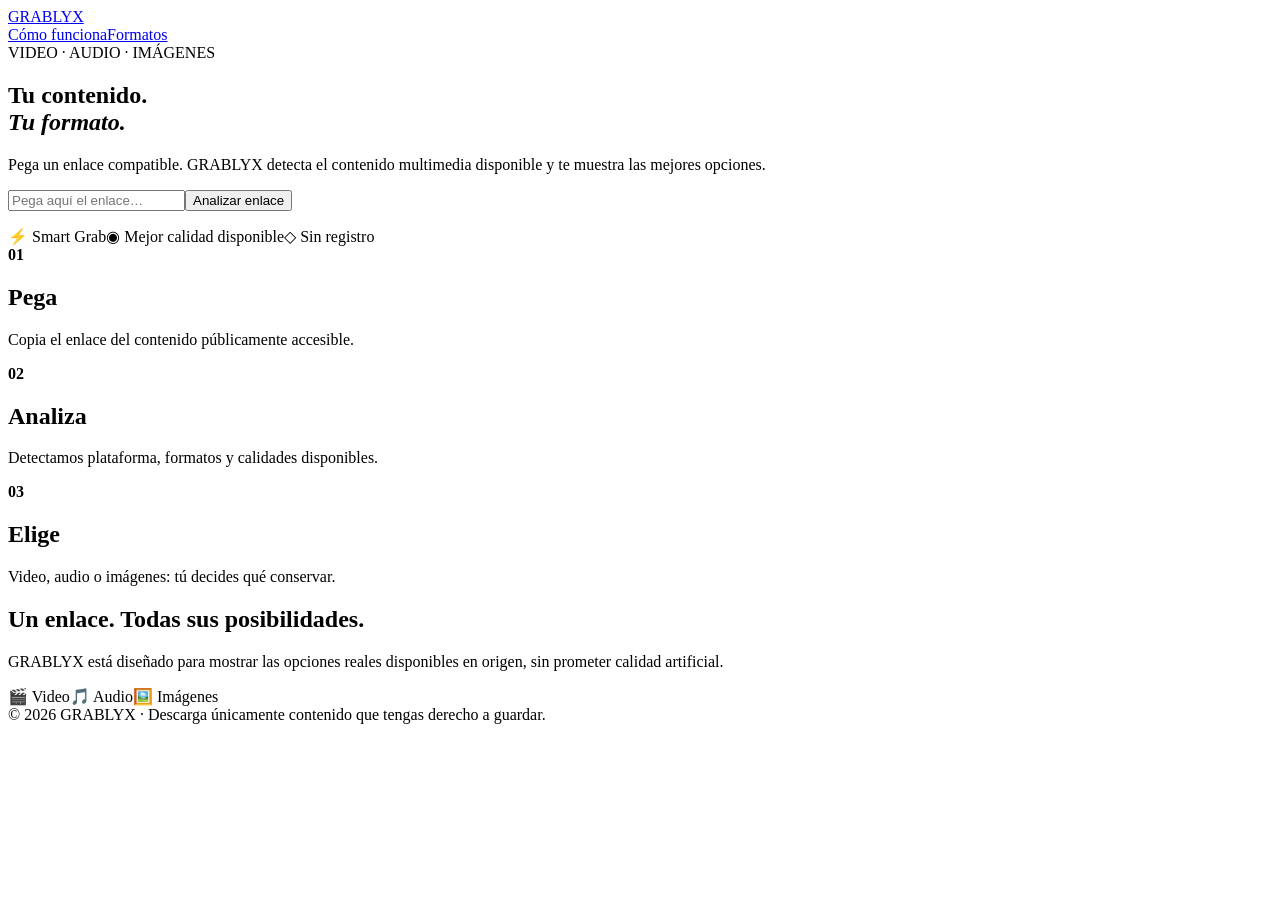
==== index.html @ 7ce08843 "Build GRABLYX landing MVP" ====
<!doctype html><html lang="es"><head><meta charset="utf-8"><meta name="viewport" content="width=device-width,initial-scale=1"><title>GRABLYX — Descarga multimedia fácil</title><meta name="description" content="Analiza enlaces multimedia y encuentra video, audio e imágenes disponibles."><link rel="stylesheet" href="styles.css"></head><body><header><a class="brand" href="/">GRAB<span>LYX</span></a><nav><a href="#como">Cómo funciona</a><a href="#formatos">Formatos</a></nav></header><main><section class="hero"><div class="badge">VIDEO · AUDIO · IMÁGENES</div><h1>Tu contenido.<br><em>Tu formato.</em></h1><p class="lead">Pega un enlace compatible. GRABLYX detecta el contenido multimedia disponible y te muestra las mejores opciones.</p><form id="grab"><input id="url" type="url" placeholder="Pega aquí el enlace…" required><button>Analizar enlace</button></form><p id="status" aria-live="polite"></p><div class="chips"><span>⚡ Smart Grab</span><span>◉ Mejor calidad disponible</span><span>◇ Sin registro</span></div></section><section id="como" class="grid"><article><b>01</b><h2>Pega</h2><p>Copia el enlace del contenido públicamente accesible.</p></article><article><b>02</b><h2>Analiza</h2><p>Detectamos plataforma, formatos y calidades disponibles.</p></article><article><b>03</b><h2>Elige</h2><p>Video, audio o imágenes: tú decides qué conservar.</p></article></section><section id="formatos" class="panel"><h2>Un enlace. Todas sus posibilidades.</h2><p>GRABLYX está diseñado para mostrar las opciones reales disponibles en origen, sin prometer calidad artificial.</p><div class="types"><span>🎬 Video</span><span>🎵 Audio</span><span>🖼️ Imágenes</span></div></section></main><footer>© 2026 GRABLYX · Descarga únicamente contenido que tengas derecho a guardar.</footer><script src="app.js"></script></body></html>
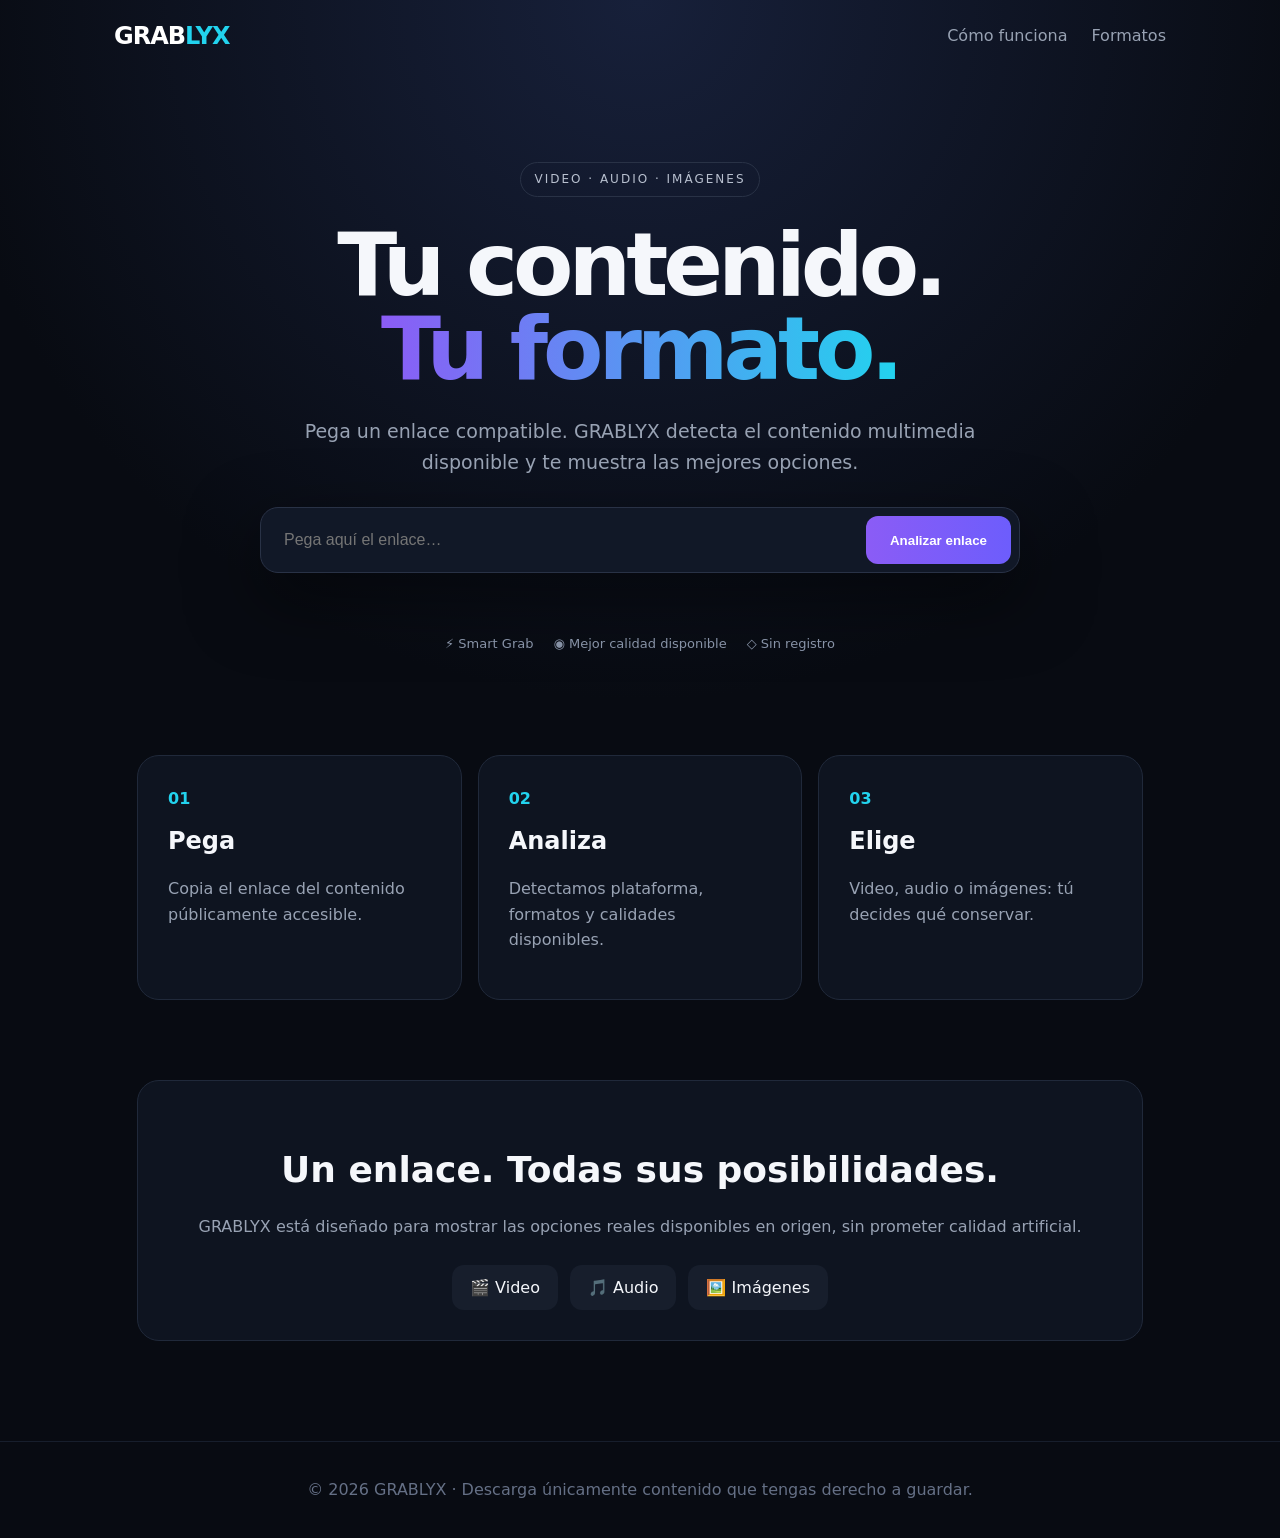
==== commit eddd45e2: "Ship working direct-media download flow and honest platform states" ====
--- a/index.html
+++ b/index.html
@@ -1 +1 @@
-<!doctype html><html lang="es"><head><meta charset="utf-8"><meta name="viewport" content="width=device-width,initial-scale=1"><title>GRABLYX — Descarga multimedia fácil</title><meta name="description" content="Analiza enlaces multimedia y encuentra video, audio e imágenes disponibles."><link rel="stylesheet" href="styles.css"></head><body><header><a class="brand" href="/">GRAB<span>LYX</span></a><nav><a href="#como">Cómo funciona</a><a href="#formatos">Formatos</a></nav></header><main><section class="hero"><div class="badge">VIDEO · AUDIO · IMÁGENES</div><h1>Tu contenido.<br><em>Tu formato.</em></h1><p class="lead">Pega un enlace compatible. GRABLYX detecta el contenido multimedia disponible y te muestra las mejores opciones.</p><form id="grab"><input id="url" type="url" placeholder="Pega aquí el enlace…" required><button>Analizar enlace</button></form><p id="status" aria-live="polite"></p><div class="chips"><span>⚡ Smart Grab</span><span>◉ Mejor calidad disponible</span><span>◇ Sin registro</span></div></section><section id="como" class="grid"><article><b>01</b><h2>Pega</h2><p>Copia el enlace del contenido públicamente accesible.</p></article><article><b>02</b><h2>Analiza</h2><p>Detectamos plataforma, formatos y calidades disponibles.</p></article><article><b>03</b><h2>Elige</h2><p>Video, audio o imágenes: tú decides qué conservar.</p></article></section><section id="formatos" class="panel"><h2>Un enlace. Todas sus posibilidades.</h2><p>GRABLYX está diseñado para mostrar las opciones reales disponibles en origen, sin prometer calidad artificial.</p><div class="types"><span>🎬 Video</span><span>🎵 Audio</span><span>🖼️ Imágenes</span></div></section></main><footer>© 2026 GRABLYX · Descarga únicamente contenido que tengas derecho a guardar.</footer><script src="app.js"></script></body></html>+<!doctype html><html lang="es"><head><meta charset="utf-8"><meta name="viewport" content="width=device-width,initial-scale=1"><title>GRABLYX — Descarga multimedia fácil</title><meta name="description" content="Analiza enlaces multimedia y encuentra video, audio e imágenes disponibles."><link rel="stylesheet" href="styles.css"></head><body><header><a class="brand" href="/">GRAB<span>LYX</span></a><nav><a href="#como">Cómo funciona</a><a href="#formatos">Formatos</a></nav></header><main><section class="hero"><div class="badge">VIDEO · AUDIO · IMÁGENES</div><h1>Tu contenido.<br><em>Tu formato.</em></h1><p class="lead">Pega un enlace compatible. GRABLYX detecta el contenido multimedia disponible y te muestra las mejores opciones.</p><form id="grab"><input id="url" type="url" placeholder="Pega aquí el enlace…" required><button>Analizar enlace</button></form><p id="status" aria-live="polite"></p><section id="result" class="result" hidden aria-live="polite"></section><div class="chips"><span>⚡ Smart Grab</span><span>◉ Mejor calidad disponible</span><span>◇ Sin registro</span></div></section><section id="como" class="grid"><article><b>01</b><h2>Pega</h2><p>Copia el enlace del contenido públicamente accesible.</p></article><article><b>02</b><h2>Analiza</h2><p>Detectamos plataforma, formatos y calidades disponibles.</p></article><article><b>03</b><h2>Elige</h2><p>Video, audio o imágenes: tú decides qué conservar.</p></article></section><section id="formatos" class="panel"><h2>Un enlace. Todas sus posibilidades.</h2><p>GRABLYX está diseñado para mostrar las opciones reales disponibles en origen, sin prometer calidad artificial.</p><div class="types"><span>🎬 Video</span><span>🎵 Audio</span><span>🖼️ Imágenes</span></div></section></main><footer>© 2026 GRABLYX · Descarga únicamente contenido que tengas derecho a guardar.</footer><script src="app.js"></script></body></html>
--- a/styles.css
+++ b/styles.css
@@ -0,0 +1 @@
+:root{--bg:#080b12;--card:#101622;--text:#f5f7fb;--muted:#98a2b3;--accent:#8b5cf6;--accent2:#22d3ee}*{box-sizing:border-box}html{scroll-behavior:smooth}body{margin:0;background:radial-gradient(circle at 50% 0,#17203a 0,#080b12 42%);color:var(--text);font:16px/1.6 Inter,system-ui,sans-serif}header{height:72px;display:flex;align-items:center;justify-content:space-between;max-width:1100px;margin:auto;padding:0 24px}.brand{font-weight:900;font-size:24px;letter-spacing:-1px;color:white;text-decoration:none}.brand span{color:var(--accent2)}nav{display:flex;gap:24px}nav a{color:var(--muted);text-decoration:none}.hero{text-align:center;max-width:920px;margin:90px auto 100px;padding:0 22px}.badge{display:inline-block;padding:7px 13px;border:1px solid #293246;border-radius:999px;color:#b8c0cf;font-size:12px;letter-spacing:2px}h1{font-size:clamp(48px,8vw,88px);line-height:.95;letter-spacing:-5px;margin:26px 0}h1 em{font-style:normal;background:linear-gradient(90deg,var(--accent),var(--accent2));color:transparent;background-clip:text}.lead{max-width:680px;margin:0 auto 30px;color:var(--muted);font-size:19px}form{display:flex;gap:10px;background:#111827;border:1px solid #293246;padding:8px;border-radius:18px;max-width:760px;margin:auto;box-shadow:0 25px 70px #0008}input{flex:1;border:0;outline:0;background:transparent;color:white;padding:15px;font-size:16px}button{border:0;border-radius:12px;padding:0 24px;font-weight:800;cursor:pointer;background:linear-gradient(90deg,var(--accent),#6d5dfc);color:white}.chips{display:flex;justify-content:center;gap:20px;flex-wrap:wrap;color:#8792a6;font-size:13px;margin-top:20px}.grid{max-width:1050px;margin:auto;display:grid;grid-template-columns:repeat(3,1fr);gap:16px;padding:0 22px 80px}.grid article,.panel{background:#0e1420;border:1px solid #20293a;border-radius:22px;padding:30px}.grid b{color:var(--accent2)}.grid h2{margin:10px 0 4px}.grid p,.panel p{color:var(--muted)}.panel{max-width:1006px;margin:0 auto 100px;text-align:center}.panel h2{font-size:36px;margin-bottom:4px}.types{display:flex;justify-content:center;gap:12px;flex-wrap:wrap;margin-top:25px}.types span{background:#171e2c;padding:10px 18px;border-radius:12px}#status{min-height:25px;color:#aab4c5}footer{text-align:center;color:#657086;padding:35px 20px;border-top:1px solid #171e2c}@media(max-width:700px){nav{display:none}.hero{margin-top:60px}h1{letter-spacing:-3px}form{flex-direction:column}button{padding:16px}.grid{grid-template-columns:1fr}.panel{margin:0 22px 70px}.panel h2{font-size:28px}}
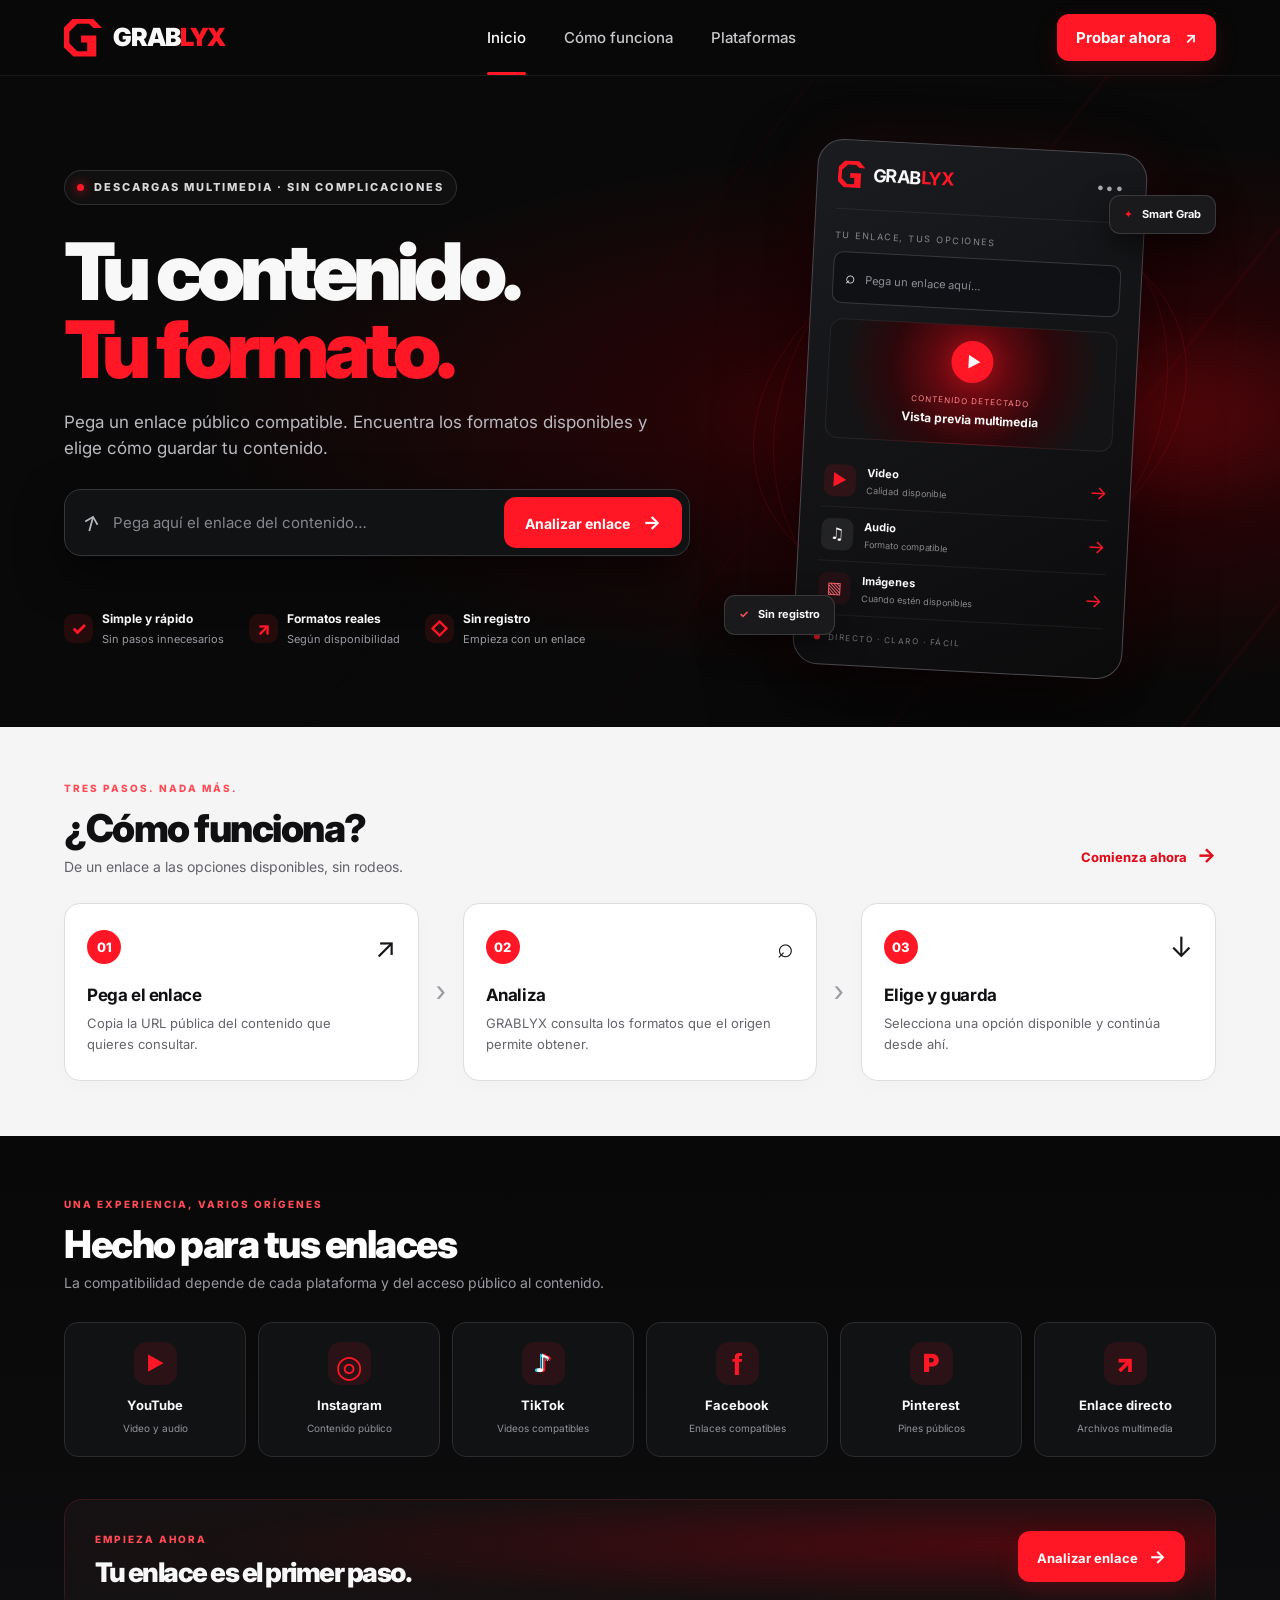
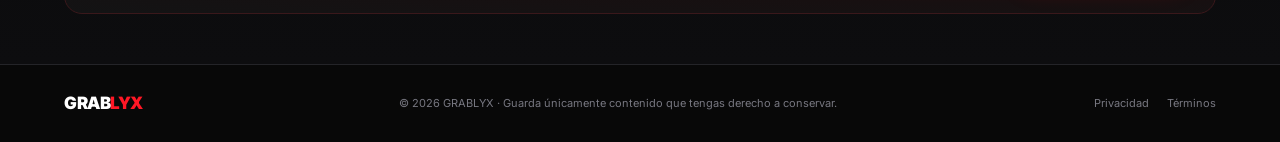
==== commit 7d1ba57c: "Redesign GRABLYX homepage to approved red black white design" ====
--- a/index.html
+++ b/index.html
@@ -1 +1,15 @@
-<!doctype html><html lang="es"><head><meta charset="utf-8"><meta name="viewport" content="width=device-width,initial-scale=1"><title>GRABLYX — Descarga multimedia fácil</title><meta name="description" content="Analiza enlaces multimedia y encuentra video, audio e imágenes disponibles."><link rel="stylesheet" href="styles.css"></head><body><header><a class="brand" href="/">GRAB<span>LYX</span></a><nav><a href="#como">Cómo funciona</a><a href="#formatos">Formatos</a></nav></header><main><section class="hero"><div class="badge">VIDEO · AUDIO · IMÁGENES</div><h1>Tu contenido.<br><em>Tu formato.</em></h1><p class="lead">Pega un enlace compatible. GRABLYX detecta el contenido multimedia disponible y te muestra las mejores opciones.</p><form id="grab"><input id="url" type="url" placeholder="Pega aquí el enlace…" required><button>Analizar enlace</button></form><p id="status" aria-live="polite"></p><section id="result" class="result" hidden aria-live="polite"></section><div class="chips"><span>⚡ Smart Grab</span><span>◉ Mejor calidad disponible</span><span>◇ Sin registro</span></div></section><section id="como" class="grid"><article><b>01</b><h2>Pega</h2><p>Copia el enlace del contenido públicamente accesible.</p></article><article><b>02</b><h2>Analiza</h2><p>Detectamos plataforma, formatos y calidades disponibles.</p></article><article><b>03</b><h2>Elige</h2><p>Video, audio o imágenes: tú decides qué conservar.</p></article></section><section id="formatos" class="panel"><h2>Un enlace. Todas sus posibilidades.</h2><p>GRABLYX está diseñado para mostrar las opciones reales disponibles en origen, sin prometer calidad artificial.</p><div class="types"><span>🎬 Video</span><span>🎵 Audio</span><span>🖼️ Imágenes</span></div></section></main><footer>© 2026 GRABLYX · Descarga únicamente contenido que tengas derecho a guardar.</footer><script src="app.js"></script></body></html>+<!doctype html>
+<html lang="es">
+<head>
+<meta charset="utf-8"><meta name="viewport" content="width=device-width,initial-scale=1"><meta name="theme-color" content="#080808">
+<title>GRABLYX — Descargas multimedia simples y rápidas</title><meta name="description" content="Pega un enlace público compatible y consulta los formatos multimedia disponibles con GRABLYX.">
+<link rel="preconnect" href="https://fonts.googleapis.com"><link rel="preconnect" href="https://fonts.gstatic.com" crossorigin><link href="https://fonts.googleapis.com/css2?family=Inter:wght@400;500;600;700;800;900&display=swap" rel="stylesheet"><link rel="stylesheet" href="styles.css?v=20261011-red">
+</head><body>
+<header class="site-header"><a class="brand" href="#inicio"><span class="brand-mark">G</span><span>GRAB<span class="brand-red">LYX</span></span></a><nav aria-label="Navegación"><a class="active" href="#inicio">Inicio</a><a href="#como">Cómo funciona</a><a href="#plataformas">Plataformas</a></nav><a class="header-cta" href="#descargar">Probar ahora <span>↗</span></a></header>
+<main><section class="hero" id="inicio"><div class="hero-copy"><div class="eyebrow"><span class="live-dot"></span> DESCARGAS MULTIMEDIA · SIN COMPLICACIONES</div><h1>Tu contenido.<br><span>Tu formato.</span></h1><p class="lead">Pega un enlace público compatible. Encuentra los formatos disponibles y elige cómo guardar tu contenido.</p>
+<form id="grab" class="grab-form"><div class="input-wrap"><span class="link-icon" aria-hidden="true">↗</span><input id="url" type="url" placeholder="Pega aquí el enlace del contenido…" aria-label="Enlace del contenido" required></div><button type="submit">Analizar enlace <span>→</span></button></form><p id="status" class="status" aria-live="polite"></p><section id="result" class="result" hidden aria-live="polite"></section>
+<div class="trust-row"><div><span class="trust-icon">✓</span><span><b>Simple y rápido</b><small>Sin pasos innecesarios</small></span></div><div><span class="trust-icon">↗</span><span><b>Formatos reales</b><small>Según disponibilidad</small></span></div><div><span class="trust-icon">◇</span><span><b>Sin registro</b><small>Empieza con un enlace</small></span></div></div></div>
+<div class="hero-visual" aria-label="Vista previa de GRABLYX"><div class="visual-orbit orbit-one"></div><div class="visual-orbit orbit-two"></div><div class="app-card"><div class="app-top"><span class="mini-mark">G</span><b>GRAB<span>LYX</span></b><span class="menu-dots">•••</span></div><div class="app-caption">TU ENLACE, TUS OPCIONES</div><div class="mock-input"><span>⌕</span> Pega un enlace aquí…</div><div class="media-preview"><div class="play-symbol">▶</div><div><small>CONTENIDO DETECTADO</small><b>Vista previa multimedia</b></div></div><div class="format-row"><span class="format-icon">▶</span><span><b>Video</b><small>Calidad disponible</small></span><span class="format-arrow">→</span></div><div class="format-row"><span class="format-icon audio">♫</span><span><b>Audio</b><small>Formato compatible</small></span><span class="format-arrow">→</span></div><div class="format-row"><span class="format-icon image">▧</span><span><b>Imágenes</b><small>Cuando estén disponibles</small></span><span class="format-arrow">→</span></div><div class="app-foot"><span></span> DIRECTO · CLARO · FÁCIL</div></div><div class="floating-tag tag-top"><span>✦</span> Smart Grab</div><div class="floating-tag tag-bottom"><span class="red-check">✓</span> Sin registro</div></div></section>
+<section class="how-section" id="como"><div class="section-heading"><div><span class="section-kicker">TRES PASOS. NADA MÁS.</span><h2>¿Cómo funciona?</h2><p>De un enlace a las opciones disponibles, sin rodeos.</p></div><a class="text-link" href="#descargar">Comienza ahora <span>→</span></a></div><div class="steps"><article class="step-card"><div class="step-head"><span class="step-number">01</span><span class="step-icon">↗</span></div><h3>Pega el enlace</h3><p>Copia la URL pública del contenido que quieres consultar.</p></article><span class="step-chevron">›</span><article class="step-card"><div class="step-head"><span class="step-number">02</span><span class="step-icon">⌕</span></div><h3>Analiza</h3><p>GRABLYX consulta los formatos que el origen permite obtener.</p></article><span class="step-chevron">›</span><article class="step-card"><div class="step-head"><span class="step-number">03</span><span class="step-icon">↓</span></div><h3>Elige y guarda</h3><p>Selecciona una opción disponible y continúa desde ahí.</p></article></div></section>
+<section class="platform-section" id="plataformas"><div class="section-heading"><div><span class="section-kicker">UNA EXPERIENCIA, VARIOS ORÍGENES</span><h2>Hecho para tus enlaces</h2><p>La compatibilidad depende de cada plataforma y del acceso público al contenido.</p></div></div><div class="platform-grid"><div class="platform-tile"><span class="platform-logo youtube">▶</span><b>YouTube</b><small>Video y audio</small></div><div class="platform-tile"><span class="platform-logo instagram">◎</span><b>Instagram</b><small>Contenido público</small></div><div class="platform-tile"><span class="platform-logo tiktok">♪</span><b>TikTok</b><small>Videos compatibles</small></div><div class="platform-tile"><span class="platform-logo facebook">f</span><b>Facebook</b><small>Enlaces compatibles</small></div><div class="platform-tile"><span class="platform-logo pinterest">P</span><b>Pinterest</b><small>Pines públicos</small></div><div class="platform-tile"><span class="platform-logo direct">↗</span><b>Enlace directo</b><small>Archivos multimedia</small></div></div><div class="bottom-banner" id="descargar"><div><span class="section-kicker">EMPIEZA AHORA</span><h2>Tu enlace es el primer paso.</h2></div><a href="#inicio" class="banner-button">Analizar enlace <span>→</span></a></div></section></main>
+<footer><a class="footer-brand" href="#inicio">GRAB<span>LYX</span></a><p>© 2026 GRABLYX · Guarda únicamente contenido que tengas derecho a conservar.</p><div><a href="privacy.html">Privacidad</a><a href="terms.html">Términos</a></div></footer><script src="app.js?v=20260929-fbfix1"></script></body></html>
--- a/styles.css
+++ b/styles.css
@@ -1 +1 @@
-:root{--bg:#080b12;--card:#101622;--text:#f5f7fb;--muted:#98a2b3;--accent:#8b5cf6;--accent2:#22d3ee}*{box-sizing:border-box}html{scroll-behavior:smooth}body{margin:0;background:radial-gradient(circle at 50% 0,#17203a 0,#080b12 42%);color:var(--text);font:16px/1.6 Inter,system-ui,sans-serif}header{height:72px;display:flex;align-items:center;justify-content:space-between;max-width:1100px;margin:auto;padding:0 24px}.brand{font-weight:900;font-size:24px;letter-spacing:-1px;color:white;text-decoration:none}.brand span{color:var(--accent2)}nav{display:flex;gap:24px}nav a{color:var(--muted);text-decoration:none}.hero{text-align:center;max-width:920px;margin:90px auto 100px;padding:0 22px}.badge{display:inline-block;padding:7px 13px;border:1px solid #293246;border-radius:999px;color:#b8c0cf;font-size:12px;letter-spacing:2px}h1{font-size:clamp(48px,8vw,88px);line-height:.95;letter-spacing:-5px;margin:26px 0}h1 em{font-style:normal;background:linear-gradient(90deg,var(--accent),var(--accent2));color:transparent;background-clip:text}.lead{max-width:680px;margin:0 auto 30px;color:var(--muted);font-size:19px}form{display:flex;gap:10px;background:#111827;border:1px solid #293246;padding:8px;border-radius:18px;max-width:760px;margin:auto;box-shadow:0 25px 70px #0008}input{flex:1;border:0;outline:0;background:transparent;color:white;padding:15px;font-size:16px}button{border:0;border-radius:12px;padding:0 24px;font-weight:800;cursor:pointer;background:linear-gradient(90deg,var(--accent),#6d5dfc);color:white}.chips{display:flex;justify-content:center;gap:20px;flex-wrap:wrap;color:#8792a6;font-size:13px;margin-top:20px}.grid{max-width:1050px;margin:auto;display:grid;grid-template-columns:repeat(3,1fr);gap:16px;padding:0 22px 80px}.grid article,.panel{background:#0e1420;border:1px solid #20293a;border-radius:22px;padding:30px}.grid b{color:var(--accent2)}.grid h2{margin:10px 0 4px}.grid p,.panel p{color:var(--muted)}.panel{max-width:1006px;margin:0 auto 100px;text-align:center}.panel h2{font-size:36px;margin-bottom:4px}.types{display:flex;justify-content:center;gap:12px;flex-wrap:wrap;margin-top:25px}.types span{background:#171e2c;padding:10px 18px;border-radius:12px}#status{min-height:25px;color:#aab4c5}footer{text-align:center;color:#657086;padding:35px 20px;border-top:1px solid #171e2c}@media(max-width:700px){nav{display:none}.hero{margin-top:60px}h1{letter-spacing:-3px}form{flex-direction:column}button{padding:16px}.grid{grid-template-columns:1fr}.panel{margin:0 22px 70px}.panel h2{font-size:28px}}+:root{--bg:#080808;--panel:#111214;--panel2:#17181b;--text:#f8f8f8;--muted:#a1a1aa;--red:#ff1725;--red2:#d90818;--line:#292a2e;--white:#fff}*{box-sizing:border-box}html{scroll-behavior:smooth;scroll-padding-top:90px}body{margin:0;background:var(--bg);color:var(--text);font:15px/1.55 Inter,system-ui,-apple-system,BlinkMacSystemFont,"Segoe UI",sans-serif}a{color:inherit;text-decoration:none}.site-header{height:76px;max-width:1440px;margin:auto;padding:0 5%;display:flex;align-items:center;justify-content:space-between;border-bottom:1px solid #ffffff13;position:relative;z-index:5;background:#080808}.brand{display:flex;align-items:center;gap:11px;font-size:25px;font-weight:900;letter-spacing:-1.1px}.brand-mark,.mini-mark{display:grid;place-items:center;color:white;background:var(--red);font-weight:900;clip-path:polygon(24% 0,76% 0,100% 25%,78% 25%,66% 14%,35% 14%,14% 35%,14% 65%,35% 86%,61% 86%,61% 63%,45% 63%,45% 45%,85% 45%,85% 100%,25% 100%,0 76%,0 24%);width:38px;height:38px;font-size:0}.brand-red,.footer-brand span{color:var(--red)}nav{display:flex;gap:38px;height:100%;align-items:center}nav a{height:100%;display:flex;align-items:center;color:#c7c7cb;position:relative;font-weight:500}nav a:hover,nav a.active{color:white}nav a.active:after{content:"";position:absolute;height:3px;background:var(--red);bottom:0;left:0;right:0;border-radius:4px}.header-cta,.banner-button{background:var(--red);color:white;padding:12px 19px;border-radius:12px;font-weight:700;box-shadow:0 8px 25px #ff172522;transition:transform .2s,background .2s}.header-cta:hover,.banner-button:hover,.grab-form button:hover{background:#e40e1c;transform:translateY(-1px)}.header-cta span{padding-left:10px}.hero{min-height:545px;max-width:1440px;margin:auto;padding:70px 5% 55px;display:grid;grid-template-columns:1.12fr .88fr;align-items:center;gap:34px;position:relative;overflow:hidden;background:radial-gradient(ellipse at 82% 52%,#69070d 0,#260406 24%,#090909 58%)}.hero:after{content:"";position:absolute;inset:0;pointer-events:none;background:repeating-linear-gradient(128deg,transparent 0 180px,#ff172510 182px,#ff172500 186px,transparent 230px);mask-image:linear-gradient(90deg,transparent 20%,black 100%)}.hero-copy,.hero-visual{position:relative;z-index:1}.eyebrow,.section-kicker{font-size:11px;letter-spacing:2px;font-weight:800;color:#ff4b55}.eyebrow{display:inline-flex;align-items:center;gap:10px;border:1px solid #ffffff20;background:#ffffff08;padding:8px 12px;border-radius:999px;color:#d8d8db}.live-dot{height:7px;width:7px;border-radius:50%;background:var(--red);box-shadow:0 0 12px var(--red)}h1{font-size:clamp(52px,6.2vw,84px);line-height:.99;letter-spacing:-5px;margin:27px 0 20px;font-weight:900}h1 span{color:var(--red)}.lead{font-size:17px;max-width:590px;color:#b9b9c0;margin:0 0 27px}.grab-form{display:flex;gap:8px;max-width:680px;padding:7px;border:1px solid #36373b;border-radius:17px;background:#111214;box-shadow:0 18px 45px #0008}.input-wrap{display:flex;align-items:center;gap:12px;flex:1;min-width:0;padding-left:10px}.link-icon{font-size:22px;color:#b8b8bf;transform:rotate(-30deg)}input{width:100%;min-width:0;background:transparent;border:0;outline:0;color:white;padding:14px 2px;font:inherit}input::placeholder{color:#85858d}.grab-form button{border:0;border-radius:12px;background:var(--red);color:white;font:700 14px Inter,system-ui,sans-serif;padding:0 21px;cursor:pointer;white-space:nowrap;transition:.2s}.grab-form button span{padding-left:10px;font-size:19px}.grab-form button:disabled{opacity:.65;cursor:wait}.status{min-height:23px;margin:8px 4px;color:#d2d2d7;font-size:13px}.trust-row{display:flex;gap:25px;flex-wrap:wrap;margin-top:23px}.trust-row>div{display:flex;align-items:center;gap:9px}.trust-icon{width:29px;height:29px;display:grid;place-items:center;border-radius:9px;background:#ff17251c;color:var(--red);font-size:18px;font-weight:800}.trust-row b,.trust-row small{display:block}.trust-row b{font-size:12px}.trust-row small{font-size:11px;color:#9999a1;margin-top:2px}.hero-visual{min-height:400px;display:flex;align-items:center;justify-content:center}.visual-orbit{position:absolute;border:1px solid #ff17252c;border-radius:50%;transform:rotate(-24deg)}.orbit-one{width:450px;height:340px}.orbit-two{width:365px;height:450px;transform:rotate(35deg)}.app-card{width:min(330px,86%);position:relative;z-index:1;background:linear-gradient(150deg,#1b1c20,#0b0b0c);border:1px solid #4a4a50;border-radius:26px;padding:20px;box-shadow:0 35px 80px #000b,0 0 60px #ff172516;transform:rotate(3deg)}.app-top{display:flex;align-items:center;gap:8px;padding-bottom:20px;border-bottom:1px solid #ffffff12}.mini-mark{width:27px;height:27px}.app-top>b{font-size:18px;letter-spacing:-.5px}.app-top>b span{color:var(--red)}.menu-dots{margin-left:auto;color:#aaa;letter-spacing:2px}.app-caption{font-size:9px;letter-spacing:1.5px;color:#888;margin:19px 0 9px}.mock-input{background:#101114;border:1px solid #37383d;border-radius:10px;padding:12px;color:#8f8f98;font-size:11px}.mock-input span{font-size:17px;padding-right:7px;color:white}.media-preview{height:120px;margin:15px 0;background:radial-gradient(circle at 50% 35%,#8c0c15,#2b070a 50%,#141416 80%);border:1px solid #ffffff12;border-radius:13px;display:flex;align-items:center;justify-content:center;flex-direction:column;gap:12px}.play-symbol{width:42px;height:42px;display:grid;place-items:center;background:var(--red);border-radius:50%;padding-left:3px;box-shadow:0 0 25px #ff17254d}.media-preview small,.media-preview b{display:block;text-align:center}.media-preview small{font-size:8px;letter-spacing:1px;color:#ff838a}.media-preview b{font-size:12px;margin-top:4px}.format-row{display:flex;align-items:center;gap:11px;padding:10px 2px;border-bottom:1px solid #ffffff10}.format-icon{width:32px;height:32px;display:grid;place-items:center;background:#ff17251e;color:var(--red);border-radius:9px;font-size:16px}.format-icon.audio{color:#f8f8f8;background:#ffffff12}.format-icon.image{color:#ff6973;background:#ff172514}.format-row b,.format-row small{display:block}.format-row b{font-size:11px}.format-row small{font-size:9px;color:#888;margin-top:2px}.format-arrow{margin-left:auto;color:var(--red);font-size:19px}.app-foot{display:flex;align-items:center;gap:8px;font-size:8px;letter-spacing:1.5px;color:#73737a;margin-top:16px}.app-foot span{width:6px;height:6px;background:var(--red);border-radius:50%}.floating-tag{position:absolute;z-index:2;background:#1a1a1d;border:1px solid #ffffff22;padding:10px 14px;border-radius:11px;box-shadow:0 12px 30px #0008;font-size:11px;font-weight:700}.floating-tag>span{color:var(--red);padding-right:6px}.tag-top{top:49px;right:0}.tag-bottom{bottom:37px;left:0}.red-check{color:#ff505a!important}.how-section{background:#f5f5f6;color:#101013;padding:48px 5% 55px}.section-heading{max-width:1300px;margin:0 auto 25px;display:flex;align-items:flex-end;justify-content:space-between;gap:20px}.section-kicker{font-size:10px}.section-heading h2,.bottom-banner h2{font-size:clamp(29px,3vw,39px);line-height:1.1;letter-spacing:-1.5px;margin:9px 0 7px;font-weight:850}.section-heading p{margin:0;color:#62626a;font-size:14px}.text-link{color:#e10c1a;font-weight:750;font-size:13px;padding-bottom:7px;white-space:nowrap}.text-link span{font-size:20px;padding-left:7px}.steps{max-width:1300px;margin:auto;display:grid;grid-template-columns:1fr 18px 1fr 18px 1fr;align-items:center;gap:13px}.step-card{background:#fff;border:1px solid #dedee2;border-radius:16px;padding:22px 22px 24px;min-height:178px;box-shadow:0 5px 20px #10101805}.step-head{display:flex;align-items:center;justify-content:space-between}.step-number{width:34px;height:34px;display:grid;place-items:center;background:var(--red);color:white;border-radius:50%;font-weight:800;font-size:13px}.step-icon{font-size:28px;color:#17171b}.step-card h3{font-size:17px;margin:13px 0 5px;letter-spacing:-.4px}.step-card p{font-size:13px;color:#64646c;margin:0;max-width:290px}.step-chevron{font-size:29px;color:#9a9aa2;text-align:center}.platform-section{padding:55px 5% 50px;max-width:1440px;margin:auto;background:linear-gradient(#080808,#0d0d0f)}.platform-section .section-heading{display:block}.platform-section .section-heading h2{color:white}.platform-section .section-heading p{color:#9999a1}.platform-grid{display:grid;grid-template-columns:repeat(6,1fr);gap:12px;max-width:1300px;margin:28px auto 42px}.platform-tile{background:#111214;border:1px solid #2b2b30;border-radius:14px;padding:19px 12px;display:flex;align-items:center;flex-direction:column;gap:6px;transition:border-color .2s,transform .2s}.platform-tile:hover{border-color:#ff1725;transform:translateY(-3px)}.platform-logo{width:43px;height:43px;display:grid;place-items:center;background:#ff17251c;color:var(--red);border-radius:13px;font-size:25px;font-weight:900}.platform-logo.youtube{font-size:19px}.platform-logo.instagram{font-size:31px}.platform-logo.tiktok{color:white;text-shadow:2px 0 #ff1725,-2px 0 #30d5f2}.platform-logo.facebook{font-family:Arial,sans-serif;font-size:30px}.platform-tile b{font-size:13px;margin-top:4px}.platform-tile small{font-size:10px;color:#92929a;text-align:center}.bottom-banner{max-width:1300px;margin:auto;padding:26px 30px;border:1px solid #3a181b;border-radius:18px;background:radial-gradient(ellipse at 85% 40%,#4a090f,#171011 60%,#131314);display:flex;align-items:center;justify-content:space-between;gap:20px}.bottom-banner h2{font-size:27px;margin-bottom:0}.banner-button{font-size:13px;white-space:nowrap}.banner-button span{font-size:18px;padding-left:8px}footer{border-top:1px solid #242428;padding:25px 5%;display:flex;align-items:center;justify-content:space-between;gap:20px;color:#777780;font-size:11px}.footer-brand{font-weight:900;font-size:17px;color:white;letter-spacing:-.5px}footer p{margin:0;text-align:center}footer>div{display:flex;gap:18px}footer a:hover{color:white}.result{max-width:680px;margin:12px 0 0;padding:20px;text-align:left;background:#111214;border:1px solid #38383d;border-radius:16px}.result h2{font-size:20px;margin:0 0 8px}.result p{color:#b4b4bc}.download-action{display:inline-block;background:var(--red);color:white;text-decoration:none;border-radius:9px;padding:11px 14px;margin:8px 8px 0 0;font-size:12px;font-weight:750}.download-action:hover{background:#df0d1b}@media(min-width:1500px){.hero{padding-top:82px;padding-bottom:70px}.hero-visual{min-height:440px}}@media(max-width:900px){.site-header{padding:0 4%;}.brand{font-size:21px}nav{gap:18px}.header-cta{padding:10px 12px;font-size:12px}.hero{grid-template-columns:1fr .8fr;padding:55px 4%;gap:15px}h1{letter-spacing:-3px}.trust-row{gap:14px}.hero-visual{transform:scale(.9)}.platform-grid{grid-template-columns:repeat(3,1fr)}}@media(max-width:650px){.site-header{height:65px}.brand{font-size:20px}.brand-mark{width:31px;height:31px}.site-header nav{display:none}.header-cta{font-size:11px;padding:9px 11px}.hero{display:block;padding:48px 6% 35px;background:radial-gradient(ellipse at 85% 35%,#50080e,#090909 65%)}h1{font-size:clamp(51px,13vw,72px);letter-spacing:-3.5px;margin:23px 0 17px}.lead{font-size:15px}.grab-form{flex-direction:column;gap:5px;padding:7px;border-radius:14px}.input-wrap{min-height:48px}.grab-form button{min-height:49px}.trust-row{display:grid;grid-template-columns:1fr 1fr;gap:16px 9px}.hero-visual{min-height:380px;margin-top:16px;transform:none}.app-card{width:min(315px,82%)}.tag-top{right:0;top:25px}.tag-bottom{left:0;bottom:20px}.orbit-one{width:340px;height:280px}.orbit-two{width:280px;height:360px}.how-section{padding:40px 6%}.section-heading{align-items:flex-start;flex-direction:column;gap:12px}.section-heading h2{font-size:32px}.steps{grid-template-columns:1fr;gap:10px}.step-card{min-height:0;padding:20px}.step-chevron{display:none}.platform-section{padding:42px 6%}.platform-grid{grid-template-columns:repeat(2,1fr);gap:9px;margin:22px auto 30px}.platform-tile{padding:16px 8px}.bottom-banner{padding:22px;align-items:flex-start;flex-direction:column}.bottom-banner h2{font-size:25px}.banner-button{display:inline-block}footer{flex-direction:column;text-align:center;gap:12px;padding:23px 6%}footer p{max-width:310px}footer>div{gap:20px}.result{padding:16px}}@media(prefers-reduced-motion:reduce){html{scroll-behavior:auto}*,*:before,*:after{transition:none!important;animation:none!important}}
